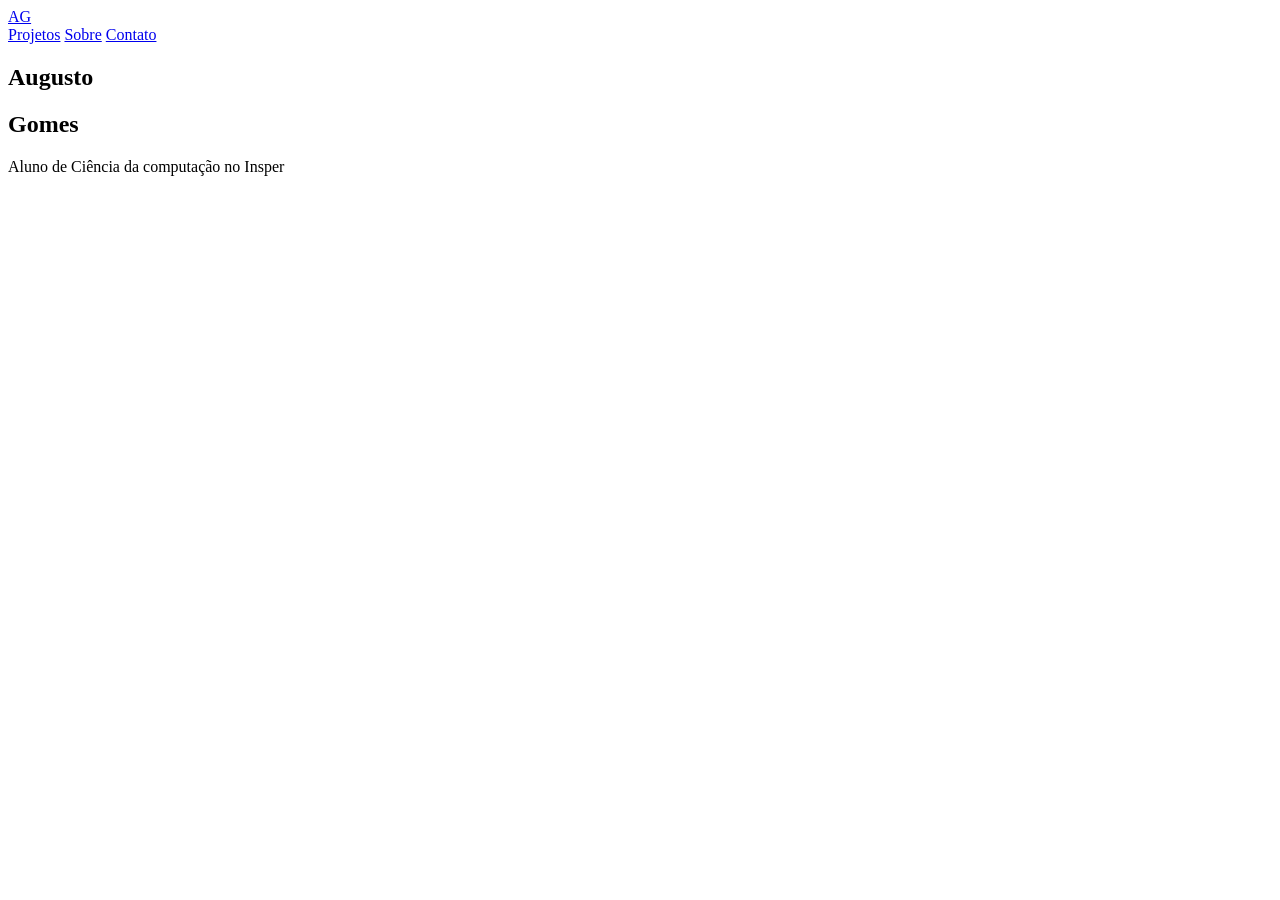
==== index.html @ 5447679f "Add files via upload" ====
<!DOCTYPE html>
<html lang="pt-BR">
<head>
    <meta charset="UTF-8">
    <meta name="viewport" content="width=device-width, initial-scale=1.0">
    <link rel="stylesheet" href="css/style.css">
    <link rel="preconnect" href="https://fonts.googleapis.com">
    <link rel="preconnect" href="https://fonts.gstatic.com" crossorigin>
    <link href="https://fonts.googleapis.com/css2?family=Arimo:ital,wght@0,400..700;1,400..700&display=swap" rel="stylesheet">
    <link href="https://fonts.googleapis.com/css2?family=Chakra+Petch:wght@400;500;600;700&family=DM+Mono:wght@300;400;500&display=swap" rel="stylesheet">
    <title>Augusto Gomes | Portfólio pessoal</title>
</head>
<body>

    <header class = "site-header">
    <a class="site-logo" href="index.html">AG</a>

    <nav class="site-nav">
      <a class="other-pages" href="projetos.html">Projetos</a>
      <a class="other-pages" href="sobre.html">Sobre</a>
      <a class="other-pages" href="contato.html">Contato</a>
    </nav>

    </header>


    <section>
    <h1 class = "grey-title"> Augusto</h1>
    <h1 class = "white-title"> Gomes</h1>
    <p class ="description">Aluno de Ciência da computação no Insper</p>
    </section>


    <div class = "section-line"></div>


</body>
</html>
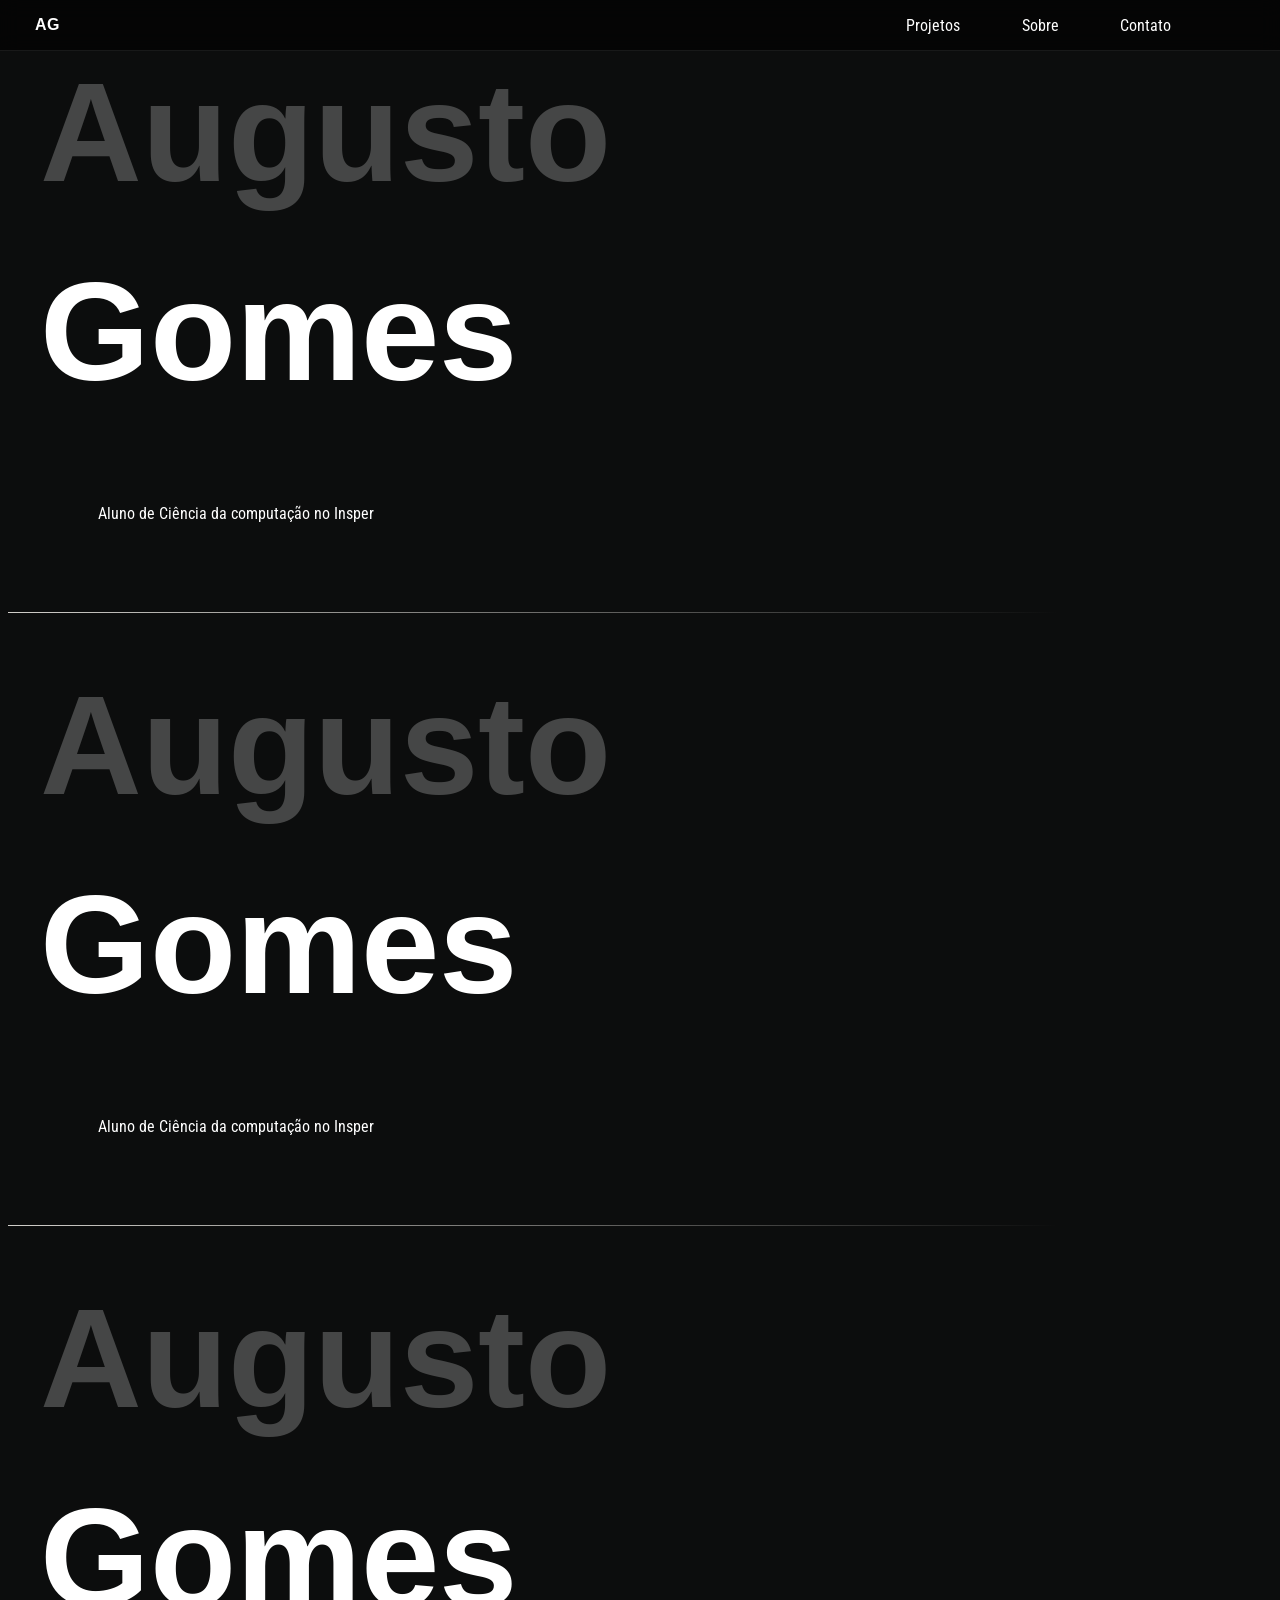
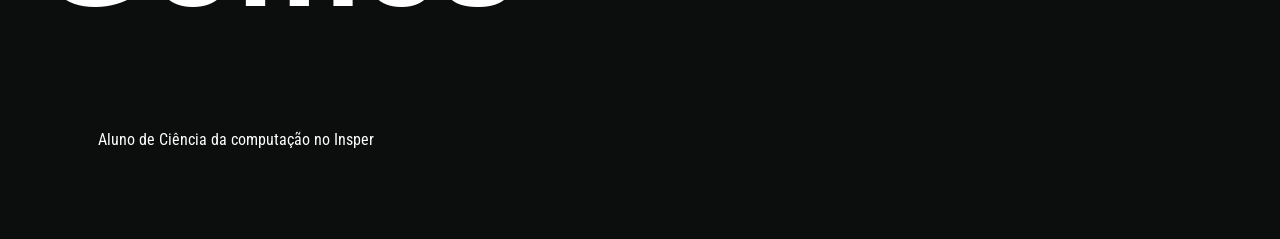
==== commit 6863f59a: "Att2" ====
--- a/index.html
+++ b/index.html
@@ -8,7 +8,8 @@
     <link rel="preconnect" href="https://fonts.gstatic.com" crossorigin>
     <link href="https://fonts.googleapis.com/css2?family=Arimo:ital,wght@0,400..700;1,400..700&display=swap" rel="stylesheet">
     <link href="https://fonts.googleapis.com/css2?family=Chakra+Petch:wght@400;500;600;700&family=DM+Mono:wght@300;400;500&display=swap" rel="stylesheet">
-    <title>Augusto Gomes | Portfólio pessoal</title>
+    <link href="https://fonts.googleapis.com/css2?family=Roboto+Condensed:wght@400;500;600;700&display=swap" rel="stylesheet">
+    <title>Augusto Gomes | Portfólio</title>
 </head>
 <body>
 
@@ -33,6 +34,20 @@
 
     <div class = "section-line"></div>
 
+    <section>
+    <h1 class = "grey-title"> Augusto</h1>
+    <h1 class = "white-title"> Gomes</h1>
+    <p class ="description">Aluno de Ciência da computação no Insper</p>
+    </section>
+
+    <div class = "section-line"></div>
+
+    <section>
+    <h1 class = "grey-title"> Augusto</h1>
+    <h1 class = "white-title"> Gomes</h1>
+    <p class ="description">Aluno de Ciência da computação no Insper</p>
+    </section>
+
 
 </body>
 </html>
--- a/css/style.css
+++ b/css/style.css
@@ -0,0 +1,121 @@
+
+body {
+          background-color: rgba(12, 13, 13);
+        }
+
+.site-header{
+  position: fixed;
+  background-color: rgba(0, 0, 0, 0.55);
+  /* background-color: rgba(54, 59, 59, 0.9); */
+  backdrop-filter: blur(10px);
+  border-bottom: 1px solid rgba(255, 255, 255, 0.08);
+  top: 0;
+  left: 0;
+  width: 100%;
+  display: flex;
+  justify-content: space-between;
+  align-items: center;
+}
+.site-logo {
+  color: white;
+  text-decoration: none;
+  display: inline-block;
+  font-family: "Arimo", sans-serif;
+  font-size: clamp(1rem, 1vw, 3rem);;
+  margin-top: 15px;
+  margin-bottom: 15px;
+  margin-left: clamp(15px, 2.75vw, 50px);
+  font-weight: bold;
+}
+.site-nav{
+  margin-right: clamp(15px, 4vw, 100px);
+}
+.other-pages{
+  color: white;
+  text-decoration: none;
+  display: inline-block;
+  font-family: "Roboto Condensed", sans-serif;
+  font-size: clamp(1rem, 1vw, 3rem);
+  margin-right: clamp(10px, 4.5vw, 100px);
+}
+
+.description{
+  color:white;
+  font-family: 'Roboto Condensed', sans-serif;
+  font-size: clamp(1rem, 1vw, 3rem);
+  margin: clamp(50px,7vw,100px);
+}
+.section-line {
+  width: min(82vw, 1180px);
+  height: 1px;
+  background: linear-gradient(
+    to right,
+    rgba(230, 227, 222, 0.9),
+    rgba(245, 157, 19, 0)
+  );
+}
+
+  .grey-title{
+    font-size: clamp(4rem, 11vw, 10rem);
+    margin: 2rem;
+    margin-top: 3rem;
+    font-family: "Arimo", sans-serif;
+    color:rgb(69, 70, 70)
+}
+  .white-title{
+    font-size: clamp(4rem, 11vw, 10rem);
+    margin: 2rem;
+    font-family: "Arimo", sans-serif;
+    color: white
+}
+  .blue-title{
+    font-size: clamp(4rem, 11vw, 10rem);
+    margin: 2rem;
+    font-family: "Arimo", sans-serif;
+    color: rgb(67, 218, 235)
+}
+  .about-title{
+    font-size: clamp(2rem, 3vw, 6rem);
+    margin-top: 8rem;
+    margin-left: 13.5rem;
+    margin-bottom: 2rem;
+    font-family: "Arimo", sans-serif;
+    color: white;
+  }
+  .about-title2{
+    font-size: clamp(2rem, 3vw, 6rem);
+    margin-top: 4rem;
+    margin-left: 13.5rem;
+    margin-bottom: 2rem;
+    font-family: "Arimo", sans-serif;
+    color: white;
+  }
+  .about-text{
+    font-family: "Roboto Condensed", sans-serif;
+    color:white;
+    margin-left: 13.5rem;
+    font-size: clamp(0.5rem, 1.5vw, 2rem);
+    margin-bottom: 2rem;
+    max-width: 38rem;
+  }
+  .about-text2{
+    font-family: "Roboto Condensed", sans-serif;
+    color:white;
+    margin-left: 13.5rem;
+    font-size: clamp(0.5rem, 1vw, 1.2rem);
+    margin-bottom: 1rem;
+  }
+  .about{
+    display: flex;
+  }
+  .about-img{
+    width: min(30vw, 20rem);
+    height: auto;
+    display: block;
+    margin:8rem;
+    object-fit: cover;
+    object-position: center top;
+
+    border: 1px solid rgba(255, 255, 255, 0.15);
+    border-radius: 4px;
+  }
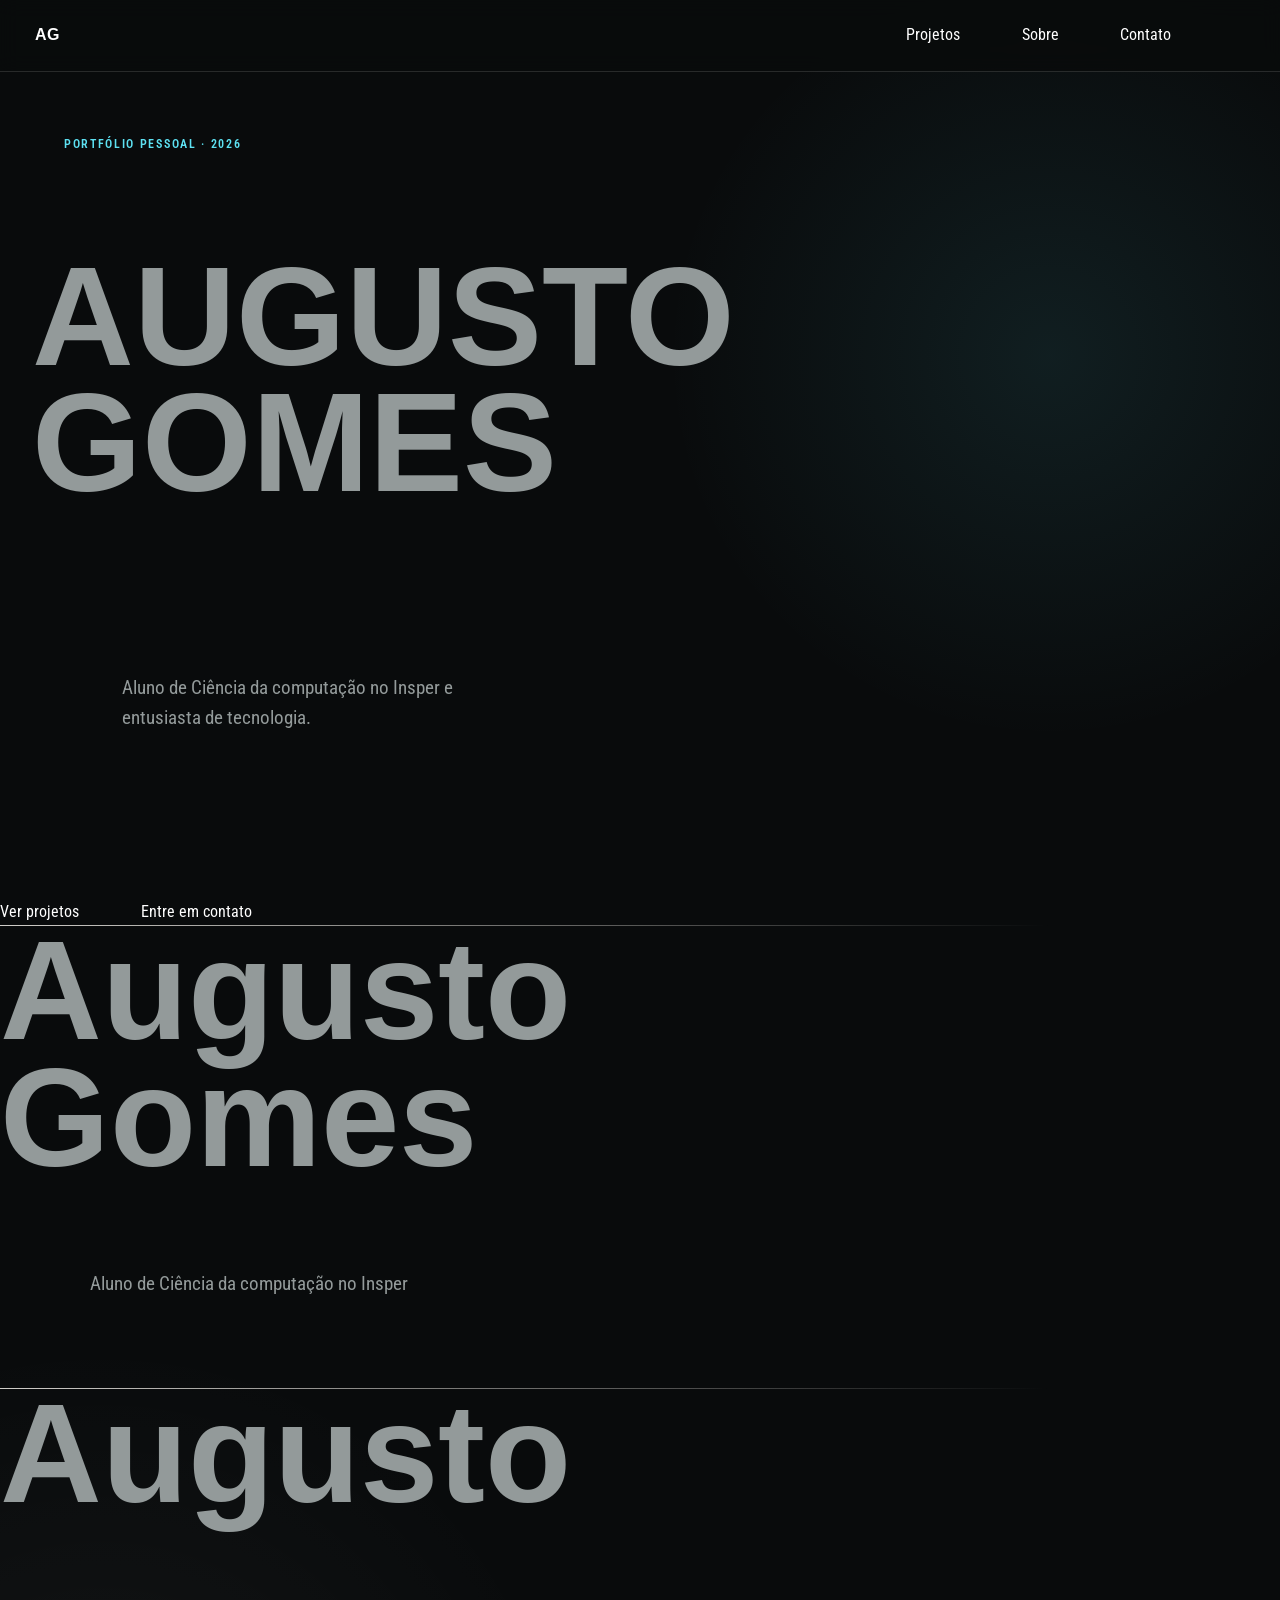
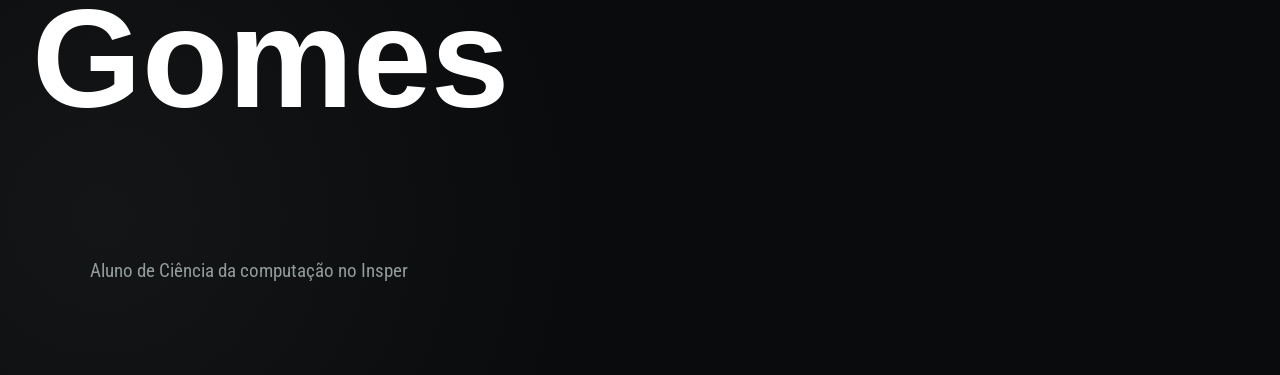
==== commit eb1348e8: "Att3" ====
--- a/index.html
+++ b/index.html
@@ -26,17 +26,22 @@
 
 
     <section>
-    <h1 class = "grey-title"> Augusto</h1>
-    <h1 class = "white-title"> Gomes</h1>
-    <p class ="description">Aluno de Ciência da computação no Insper</p>
+        <div class = "section-one">
+    <p class ="port">Portfólio pessoal · 2026</p>
+    <h1 class = "grey-title"><span>AUGUSTO</span><br><span>GOMES</span></h1>
+    <p class ="description">Aluno de Ciência da computação no Insper e entusiasta de tecnologia.</p>
+        </div>
+        <nav class = "nav2">
+            <a class="other-pages" href="projetos.html">Ver projetos</a>
+            <a class="other-pages" href="contato.html">Entre em contato</a>
+        </nav>
     </section>
 
 
     <div class = "section-line"></div>
 
     <section>
-    <h1 class = "grey-title"> Augusto</h1>
-    <h1 class = "white-title"> Gomes</h1>
+    <h1 class = "grey-title"><span>Augusto</span><br><span>Gomes</span></h1>
     <p class ="description">Aluno de Ciência da computação no Insper</p>
     </section>
 
--- a/css/style.css
+++ b/css/style.css
@@ -1,21 +1,80 @@
-
+:root {
+  --bg: #090b0c;
+  --surface: #111517;
+  --text: #f4f5f2;
+  --muted: #959b9d;
+  --accent: #5de1f2;
+  --line: rgba(255, 255, 255, 0.13);
+  --page: min(88rem, calc(100% - 2 * clamp(1.25rem, 5vw, 5rem)));
+}
+*,
+*::before,
+*::after {
+  box-sizing: border-box;
+}
+html {
+  scroll-behavior: smooth;
+}
 body {
+  min-height: 100vh;
+  margin: 0;
+  overflow-x: hidden;
+  color: var(--text);
+  background:
+    radial-gradient(
+      circle at 82% 18%,
+      rgba(93, 225, 242, 0.09),
+      transparent 24rem
+    ),
+    radial-gradient(
+      circle at 8% 92%,
+      rgba(255, 255, 255, 0.045),
+      transparent 30rem
+    ),
+    var(--bg);
+  font-family: "Roboto Condensed", sans-serif;
+  line-height: 1.55;
+}
+body::before {
+  content: "";
+  position: fixed;
+  inset: 0;
+  z-index: -1;
+  opacity: 0.13;
+  background-image: repeating-linear-gradient(
+    90deg,
+    transparent 0,
+    transparent calc(25% - 1px),
+    rgba(255, 255, 255, 0.08) 25%
+  );
+  pointer-events: none;
+}
+a {
+  color: inherit;
+}
+:focus-visible {
+  outline: 2px solid var(--accent);
+  outline-offset: 5px;
+}
+
+/* body {
           background-color: rgba(12, 13, 13);
-        }
+        } */
 
 .site-header{
   position: fixed;
-  background-color: rgba(0, 0, 0, 0.55);
-  /* background-color: rgba(54, 59, 59, 0.9); */
+  background: rgba(9, 11, 12, 0.82);
   backdrop-filter: blur(10px);
-  border-bottom: 1px solid rgba(255, 255, 255, 0.08);
   top: 0;
   left: 0;
   width: 100%;
   display: flex;
   justify-content: space-between;
   align-items: center;
-}
+  height: 4.5rem;
+  border-bottom: 1px solid var(--line);
+}
+
 .site-logo {
   color: white;
   text-decoration: none;
@@ -28,7 +87,7 @@
   font-weight: bold;
 }
 .site-nav{
-  margin-right: clamp(15px, 4vw, 100px);
+  margin-right: clamp(1rem, 4vw, 4rem);
 }
 .other-pages{
   color: white;
@@ -40,10 +99,30 @@
 }
 
 .description{
-  color:white;
+  color:rgb(147, 154, 154);
   font-family: 'Roboto Condensed', sans-serif;
-  font-size: clamp(1rem, 1vw, 3rem);
+  font-size: clamp(1rem, 1.5vw, 2rem);
   margin: clamp(50px,7vw,100px);
+  max-width: 25rem;
+}
+.nav{
+  display: flex;
+  align-items: center;
+  gap: 1.5rem;
+  padding-bottom: 0.25rem;
+}
+.port{
+  /* color:rgb(92, 195, 199);
+  font-family: 'Roboto Condensed', sans-serif;
+  font-size: clamp(1rem, 1vw, 3rem); */
+  margin: 0 0 1.25rem;
+  margin-left: 2rem;
+  color: var(--accent);
+  font-family: "Roboto Condensed", sans-serif;
+  font-size: 0.75rem;
+  font-weight: 600;
+  text-transform: uppercase;
+  letter-spacing: 0.14em;
 }
 .section-line {
   width: min(82vw, 1180px);
@@ -55,12 +134,18 @@
   );
 }
 
+.section-one{
+  display: grid;
+  min-height: 100vh;
+  margin-left: 2rem;
+  padding-top: clamp(8rem, 15vh, 11rem);
+}
   .grey-title{
+    margin: 0;
     font-size: clamp(4rem, 11vw, 10rem);
-    margin: 2rem;
-    margin-top: 3rem;
-    font-family: "Arimo", sans-serif;
-    color:rgb(69, 70, 70)
+    font-family: "Arimo", sans-serif;
+    color:rgb(147, 154, 154);
+    line-height: 0.9;
 }
   .white-title{
     font-size: clamp(4rem, 11vw, 10rem);
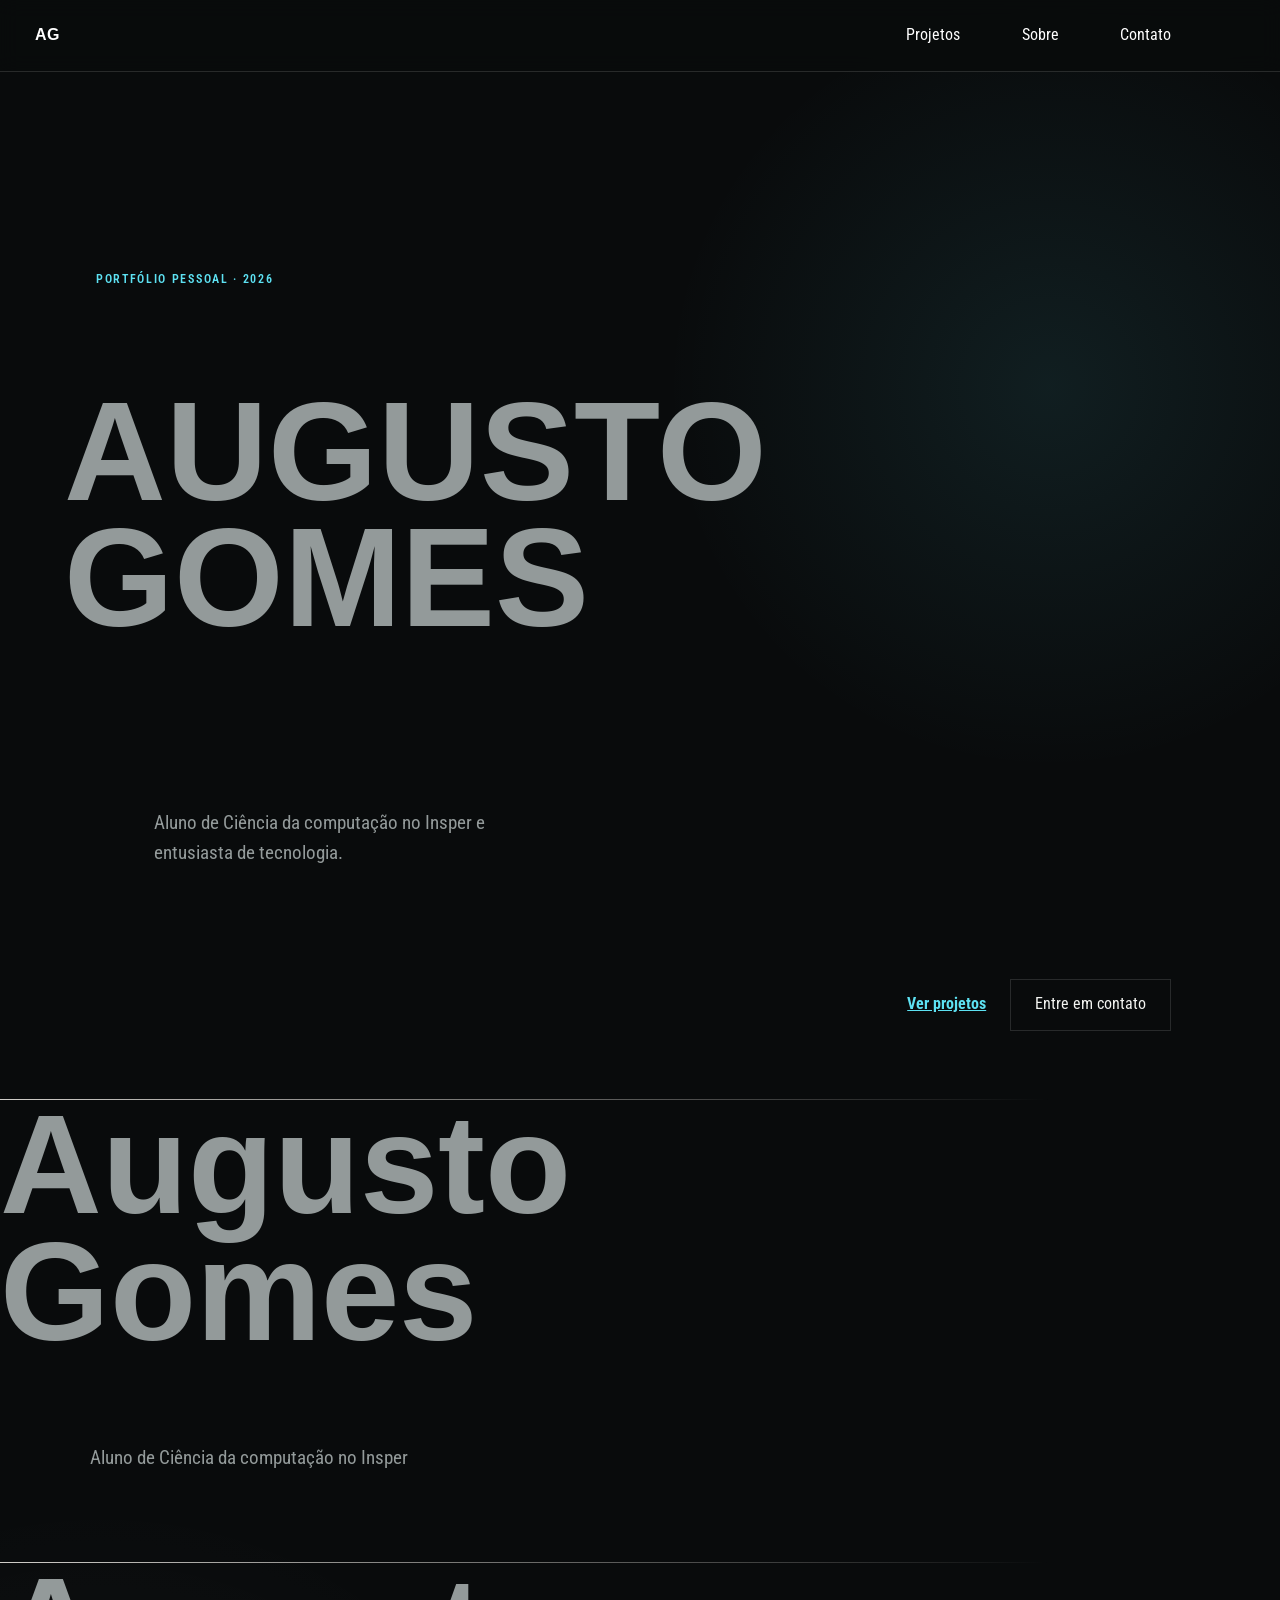
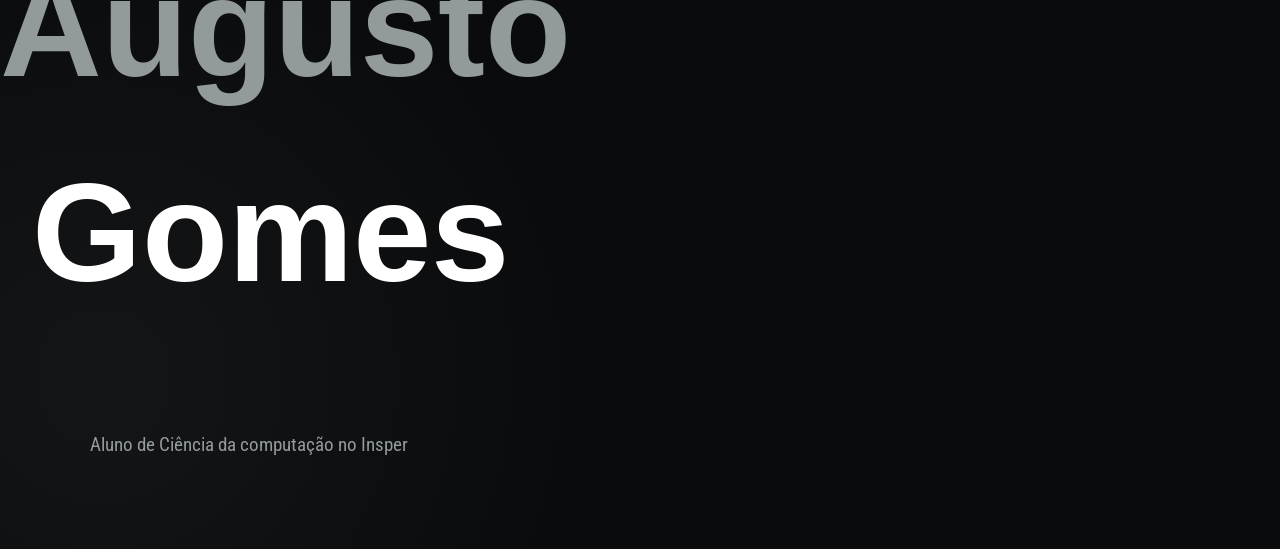
==== commit 57dc80ca: "Primeira Parte da Tela inicial finalizada" ====
--- a/index.html
+++ b/index.html
@@ -25,15 +25,15 @@
     </header>
 
 
-    <section>
+    <section class = "grid-class">
         <div class = "section-one">
-    <p class ="port">Portfólio pessoal · 2026</p>
-    <h1 class = "grey-title"><span>AUGUSTO</span><br><span>GOMES</span></h1>
-    <p class ="description">Aluno de Ciência da computação no Insper e entusiasta de tecnologia.</p>
+            <p class ="port">Portfólio pessoal · 2026</p>
+            <h1 class = "grey-title"><span>AUGUSTO</span><br><span>GOMES</span></h1>
+            <p class ="description">Aluno de Ciência da computação no Insper e entusiasta de tecnologia.</p>
         </div>
         <nav class = "nav2">
-            <a class="other-pages" href="projetos.html">Ver projetos</a>
-            <a class="other-pages" href="contato.html">Entre em contato</a>
+            <a class="butstart1" href="projetos.html">Ver projetos</a>
+            <a class="butstart2" href="contato.html">Entre em contato</a>
         </nav>
     </section>
 
--- a/css/style.css
+++ b/css/style.css
@@ -57,10 +57,6 @@
   outline-offset: 5px;
 }
 
-/* body {
-          background-color: rgba(12, 13, 13);
-        } */
-
 .site-header{
   position: fixed;
   background: rgba(9, 11, 12, 0.82);
@@ -97,7 +93,46 @@
   font-size: clamp(1rem, 1vw, 3rem);
   margin-right: clamp(10px, 4.5vw, 100px);
 }
-
+.butstart1{
+  color: var(--accent);
+  display: inline-block;
+  font-weight: bold;
+  font-family: "Roboto Condensed", sans-serif;
+  font-size: clamp(1rem, 1vw, 3rem);
+}
+.butstart2{
+  padding: 0.8rem;
+  padding-inline: 1.5rem;
+  border: 1px solid var(--line);
+  color: var(--text);
+  text-decoration: none;
+  background-color: transparent;
+
+  transition:
+    color 180ms ease,
+    border-color 180ms ease,
+    background-color 180ms ease,
+    box-shadow 180ms ease,
+    transform 100ms ease;
+}
+.butstart2:hover,
+.butstart2:focus-visible {
+  color: var(--accent);
+  border-color: var(--accent);
+  background-color: rgba(93, 225, 242, 0.06);
+
+  box-shadow:
+    0 0 0.5rem rgba(93, 225, 242, 0.25),
+    0 0 1.5rem rgba(93, 225, 242, 0.12);
+}
+.butstart2:active {
+  transform: scale(0.97);
+  background-color: rgba(93, 225, 242, 0.14);
+
+  box-shadow:
+    0 0 0.75rem rgba(93, 225, 242, 0.4),
+    0 0 2rem rgba(93, 225, 242, 0.2);
+}
 .description{
   color:rgb(147, 154, 154);
   font-family: 'Roboto Condensed', sans-serif;
@@ -105,16 +140,14 @@
   margin: clamp(50px,7vw,100px);
   max-width: 25rem;
 }
-.nav{
+.nav2{
   display: flex;
   align-items: center;
   gap: 1.5rem;
   padding-bottom: 0.25rem;
+  margin-right: clamp(2rem, 6vw, 6rem);
 }
 .port{
-  /* color:rgb(92, 195, 199);
-  font-family: 'Roboto Condensed', sans-serif;
-  font-size: clamp(1rem, 1vw, 3rem); */
   margin: 0 0 1.25rem;
   margin-left: 2rem;
   color: var(--accent);
@@ -133,7 +166,15 @@
     rgba(245, 157, 19, 0)
   );
 }
-
+.grid-class{
+  display: grid;
+  grid-template-columns: minmax(0, 1fr) auto;
+  align-items: end;
+  gap: clamp(2rem, 6vw, 6rem);
+
+  min-height: 100vh;
+  padding: clamp(8rem, 15vh, 11rem) 2rem 4rem;
+}
 .section-one{
   display: grid;
   min-height: 100vh;
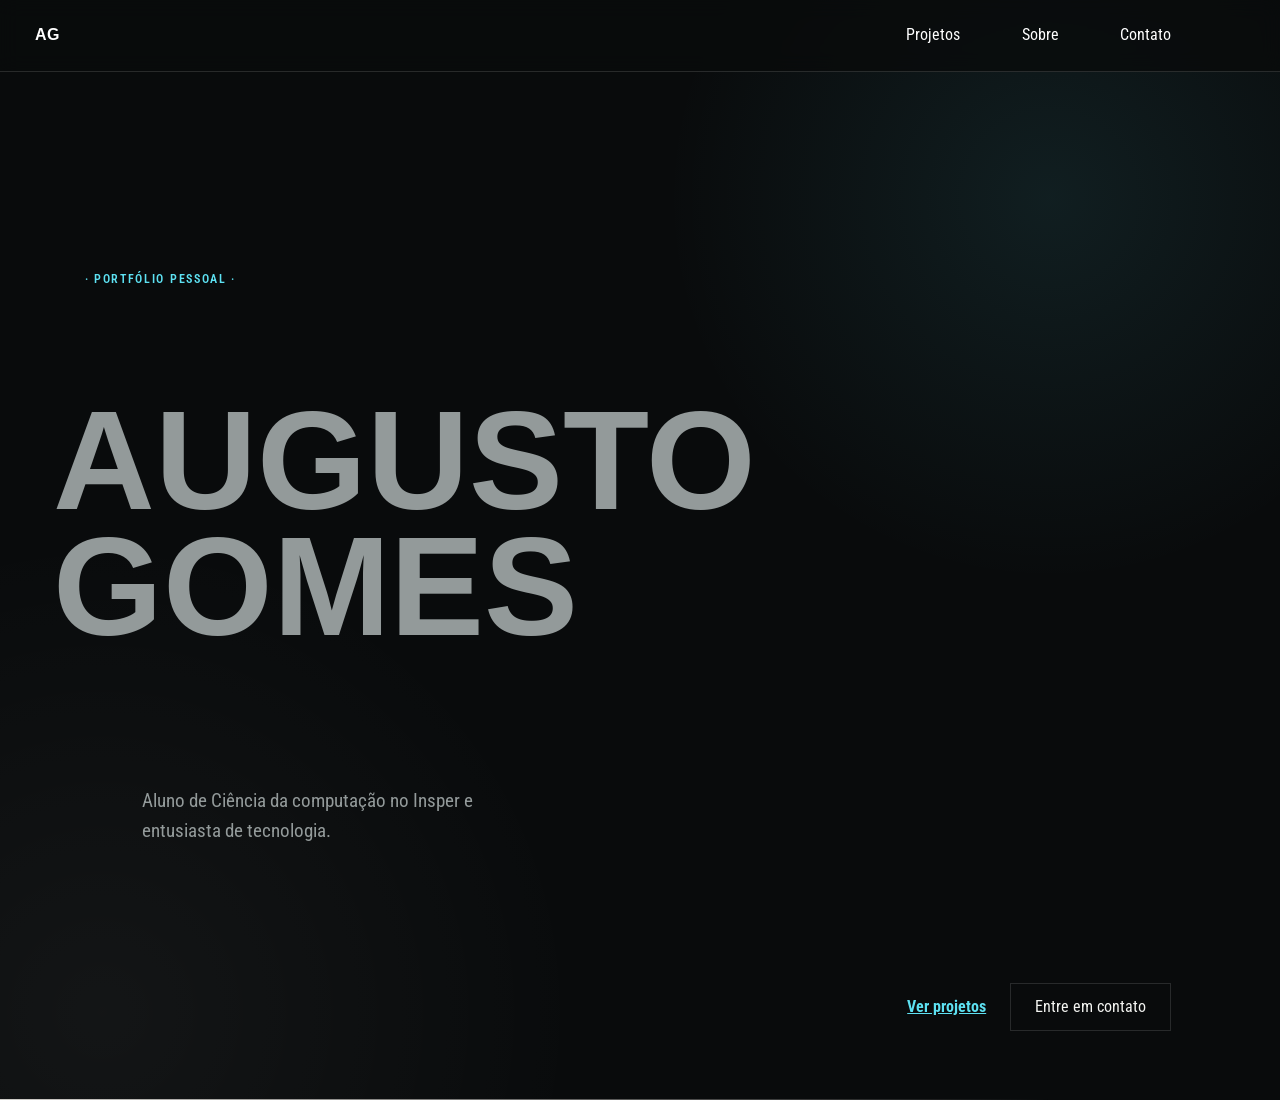
==== commit 2f3aa661: "Versão mínima de todas as páginas com exceção da aba de projetos" ====
--- a/index.html
+++ b/index.html
@@ -27,7 +27,7 @@
 
     <section class = "grid-class">
         <div class = "section-one">
-            <p class ="port">Portfólio pessoal · 2026</p>
+            <p class ="port">· Portfólio pessoal ·</p>
             <h1 class = "grey-title"><span>AUGUSTO</span><br><span>GOMES</span></h1>
             <p class ="description">Aluno de Ciência da computação no Insper e entusiasta de tecnologia.</p>
         </div>
@@ -40,19 +40,5 @@
 
     <div class = "section-line"></div>
 
-    <section>
-    <h1 class = "grey-title"><span>Augusto</span><br><span>Gomes</span></h1>
-    <p class ="description">Aluno de Ciência da computação no Insper</p>
-    </section>
-
-    <div class = "section-line"></div>
-
-    <section>
-    <h1 class = "grey-title"> Augusto</h1>
-    <h1 class = "white-title"> Gomes</h1>
-    <p class ="description">Aluno de Ciência da computação no Insper</p>
-    </section>
-
-
 </body>
 </html>
--- a/css/style.css
+++ b/css/style.css
@@ -101,8 +101,13 @@
   font-size: clamp(1rem, 1vw, 3rem);
 }
 .butstart2{
-  padding: 0.8rem;
-  padding-inline: 1.5rem;
+  display: inline-flex;
+  align-items: center;
+  justify-content: center;
+  width: fit-content;
+  height: 2.4rem;
+  padding: 0 1.5rem;
+  min-height: 3rem;
   border: 1px solid var(--line);
   color: var(--text);
   text-decoration: none;
@@ -133,11 +138,27 @@
     0 0 0.75rem rgba(93, 225, 242, 0.4),
     0 0 2rem rgba(93, 225, 242, 0.2);
 }
+.contact-email{
+  margin-top: 2rem;
+  margin-left: clamp(1rem, 10rem, 12rem);
+  margin-right: 2rem;
+  align-self: flex-start;
+}
 .description{
   color:rgb(147, 154, 154);
   font-family: 'Roboto Condensed', sans-serif;
   font-size: clamp(1rem, 1.5vw, 2rem);
   margin: clamp(50px,7vw,100px);
+  margin-top: clamp(25px,3.5rem,50px);
+  margin-bottom: clamp(75px,8vw,125px);
+  max-width: 25rem;
+}
+.description-about{
+  color:rgb(147, 154, 154);
+  font-family: 'Roboto Condensed', sans-serif;
+  font-size: clamp(1rem, 1.5vw, 2rem);
+  margin: clamp(25px,3.5vw,50px);
+  margin-left: clamp(30px,3.7vw,80px);
   max-width: 25rem;
 }
 .nav2{
@@ -148,6 +169,16 @@
   margin-right: clamp(2rem, 6vw, 6rem);
 }
 .port{
+  margin: 0 0 1.25rem;
+  margin-left: 2rem;
+  color: var(--accent);
+  font-family: "Roboto Condensed", sans-serif;
+  font-size: 0.75rem;
+  font-weight: 600;
+  text-transform: uppercase;
+  letter-spacing: 0.14em;
+}
+.port2{
   margin: 0 0 1.25rem;
   margin-left: 2rem;
   color: var(--accent);
@@ -178,7 +209,17 @@
 .section-one{
   display: grid;
   min-height: 100vh;
-  margin-left: 2rem;
+  margin-left: clamp(1rem,2.3vh, 2rem);
+  margin-right: clamp(1rem, 2.3vh, 2rem);
+  padding-top: clamp(8rem, 15vh, 11rem);
+}
+.section-two{
+  display: grid;
+  align-content: start;
+  min-height: 100vh;
+  margin-left: clamp(1rem,2.3vh, 2rem);
+  margin-right: clamp(1rem, 2.3vh, 2rem);
+  margin-top: clamp(4rem,5vh,7rem);
   padding-top: clamp(8rem, 15vh, 11rem);
 }
   .grey-title{
@@ -190,9 +231,41 @@
 }
   .white-title{
     font-size: clamp(4rem, 11vw, 10rem);
-    margin: 2rem;
-    font-family: "Arimo", sans-serif;
-    color: white
+    margin: 0;
+    font-family: "Arimo", sans-serif;
+    color: white;
+    line-height: 0.9;
+}
+.grey-title2{
+    margin: 0;
+    margin-left: 1rem;
+    font-size: clamp(3rem, 8vw, 10rem);
+    font-family: "Arimo", sans-serif;
+    color:rgb(147, 154, 154);
+    line-height: 0.9;
+}
+  .white-title2{
+    font-size: clamp(3rem, 8vw, 10rem);
+    margin: 0;
+    margin-left: 1rem;
+    font-family: "Arimo", sans-serif;
+    color: white;
+    line-height: 0.9;
+}
+.grey-title3{
+    margin: 0;
+    font-size: clamp(1rem, 4.5vw, 7rem);
+    font-family: "Arimo", sans-serif;
+    color:rgb(147, 154, 154);
+    line-height: 0.9;
+}
+.grey-title4{
+    margin: 0;
+    margin-left: clamp(2rem,3vw,5rem);
+    font-size: clamp(4rem, 8vw, 9rem);
+    font-family: "Arimo", sans-serif;
+    color:rgb(147, 154, 154);
+    line-height: 0.9;
 }
   .blue-title{
     font-size: clamp(4rem, 11vw, 10rem);
@@ -244,4 +317,90 @@
 
     border: 1px solid rgba(255, 255, 255, 0.15);
     border-radius: 4px;
-  }+  }
+.contact-buttons {
+  display: flex;
+  gap: 1rem;
+}
+.contact-button {
+  display: inline-flex;
+  align-items: center;
+  justify-content: center;
+
+  width: 3.5rem;
+  height: 3.5rem;
+
+  color: var(--text);
+  background-color: transparent;
+  border: 1px solid var(--line);
+  text-decoration: none;
+
+  transition:
+    transform 180ms ease,
+    color 180ms ease,
+    border-color 180ms ease,
+    background-color 180ms ease,
+    box-shadow 180ms ease;
+}
+
+.contact-button i {
+  font-size: 1.5rem;
+}
+
+.contact-button:hover,
+.contact-button:focus-visible {
+  transform: translateY(-0.35rem);
+  color: var(--accent);
+  border-color: var(--accent);
+  background-color: rgba(93, 225, 242, 0.06);
+
+  box-shadow:
+    0 0.75rem 1.5rem rgba(0, 0, 0, 0.3),
+    0 0 1rem rgba(93, 225, 242, 0.15);
+}
+
+.contact-button:active {
+  transform: translateY(-0.1rem) scale(0.95);
+}
+.retratopessoal {
+  margin-top: clamp(3rem, 4vw, 6rem);
+  margin-bottom: clamp(2rem,4vw,5rem);
+  margin-left: clamp(7rem,12vw,18rem);
+  margin-right: clamp(1rem, 2vw, 3rem);
+}
+.about-img {
+  width: min(40vw, 28rem);
+  height: auto;
+}
+
+.skills {
+  display: grid;
+  grid-template-columns: 1fr 1.5fr;
+  gap: 2rem;
+  margin-top: 3.5rem;
+  padding-top: 2rem;
+  border-top: 1px solid var(--line);
+}
+.skills h2 {
+  margin: 0;
+  font:
+    500 1rem "Arimo",
+    sans-serif;
+  text-transform: uppercase;
+  letter-spacing: 0.08em;
+  color:rgb(147, 154, 154);
+}
+.skills ul {
+  display: grid;
+  grid-template-columns: 1fr 1fr;
+  gap: 0.65rem 1.5rem;
+  margin: 0;
+  padding: 0;
+  list-style: none;
+  color: var(--muted);
+}
+.skills li::before {
+  content: "+";
+  margin-right: 0.5rem;
+  color: var(--accent);
+}
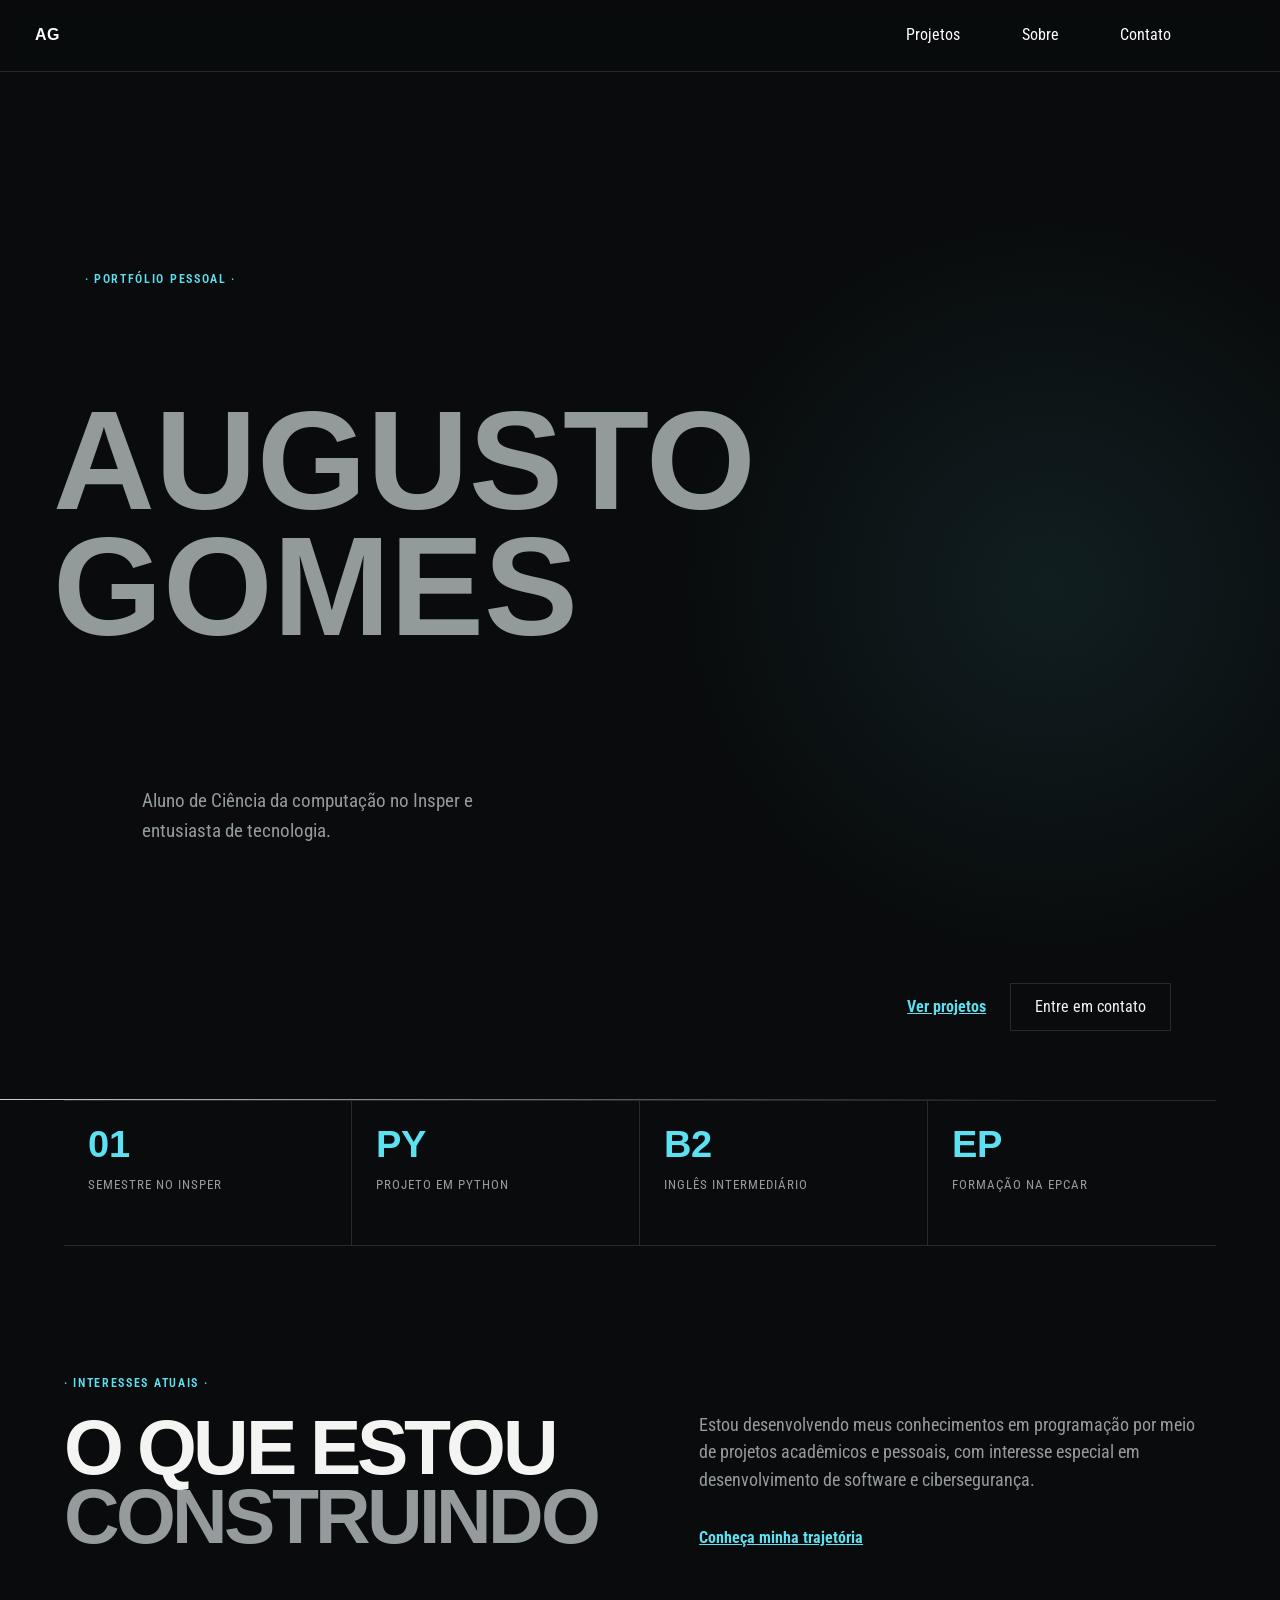
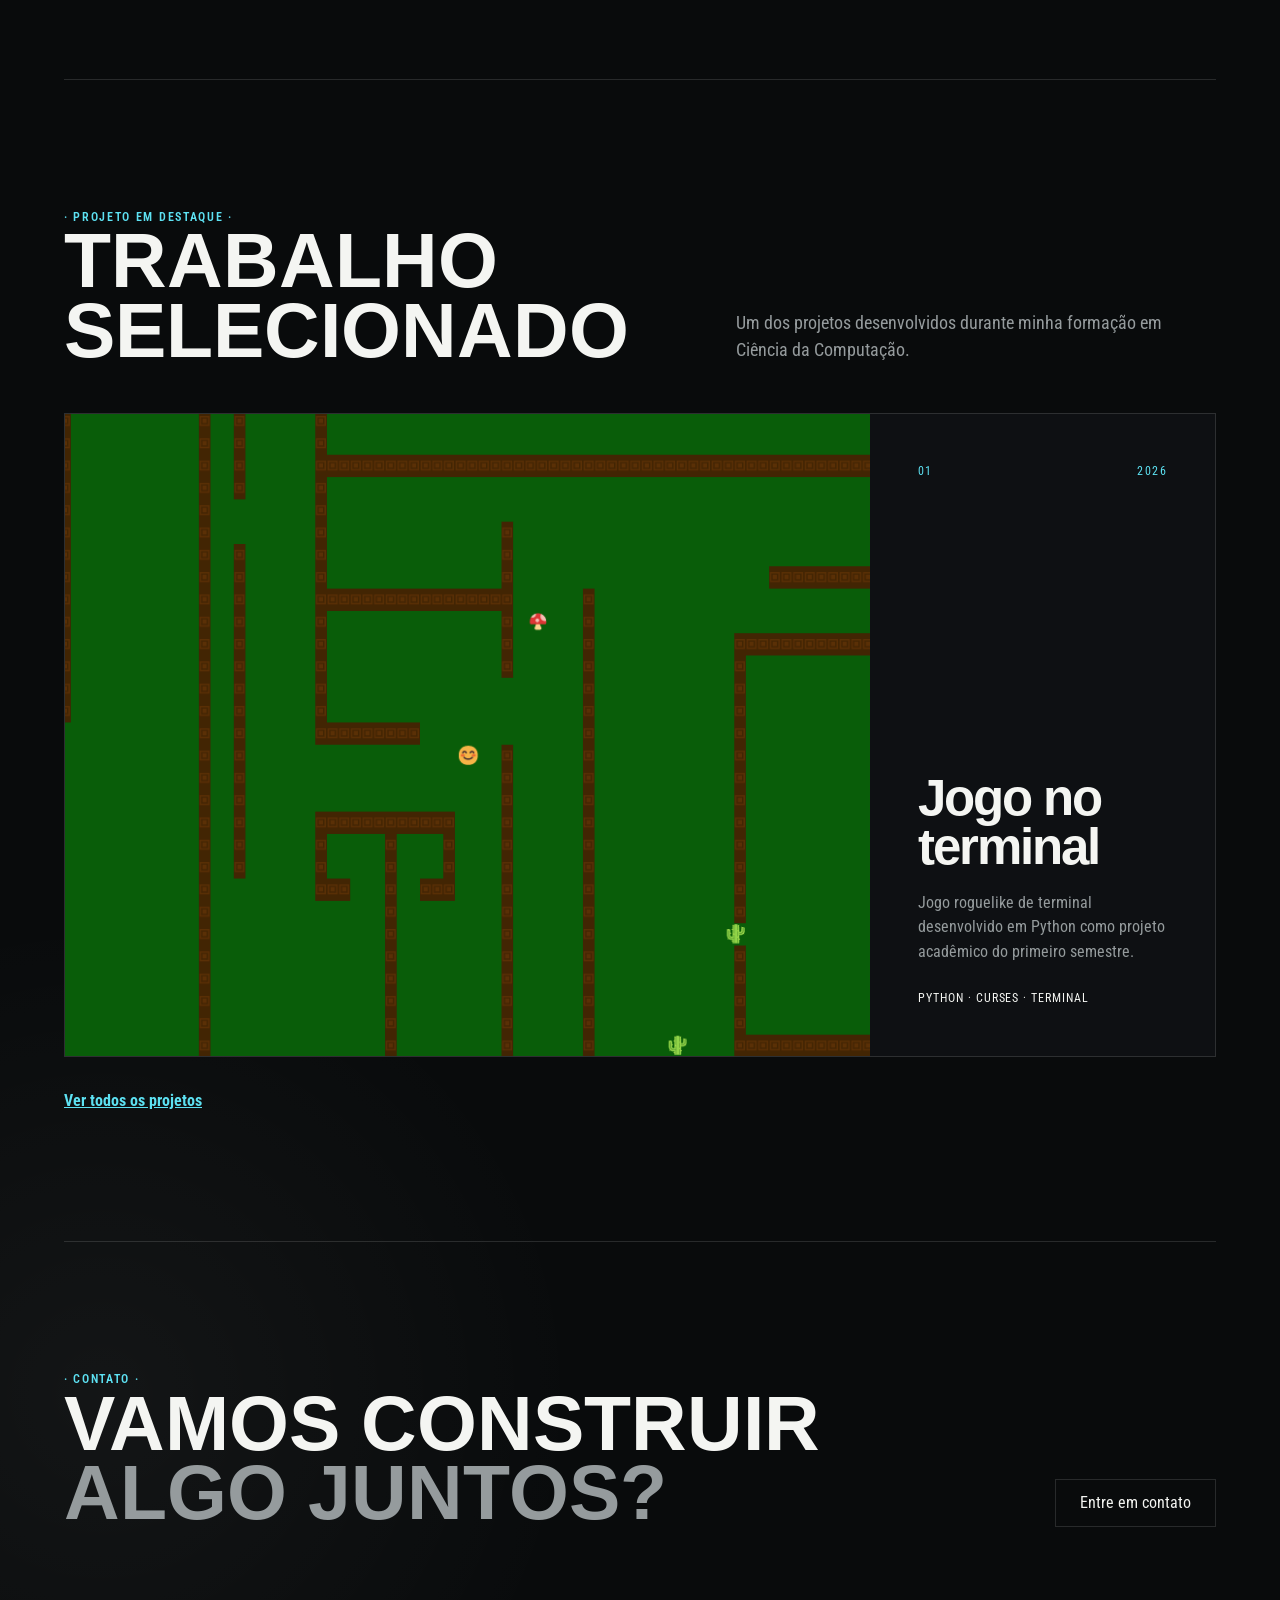
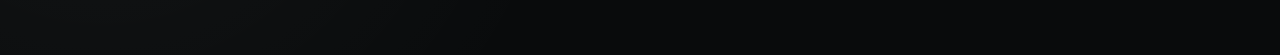
==== commit 4ea95083: "Ajustes" ====
--- a/index.html
+++ b/index.html
@@ -4,6 +4,7 @@
     <meta charset="UTF-8">
     <meta name="viewport" content="width=device-width, initial-scale=1.0">
     <link rel="stylesheet" href="css/style.css">
+    <link rel="stylesheet" href="css/styleproject.css">
     <link rel="preconnect" href="https://fonts.googleapis.com">
     <link rel="preconnect" href="https://fonts.gstatic.com" crossorigin>
     <link href="https://fonts.googleapis.com/css2?family=Arimo:ital,wght@0,400..700;1,400..700&display=swap" rel="stylesheet">
@@ -24,21 +25,133 @@
 
     </header>
 
+    <main>
+        <section class = "grid-class">
+            <div class = "section-one">
+                <p class ="port">· Portfólio pessoal ·</p>
+                <h1 class = "grey-title"><span>AUGUSTO</span><br><span>GOMES</span></h1>
+                <p class ="description">Aluno de Ciência da computação no Insper e entusiasta de tecnologia.</p>
+            </div>
+            <nav class = "nav2">
+                <a class="butstart1" href="projetos.html">Ver projetos</a>
+                <a class="butstart2" href="contato.html">Entre em contato</a>
+            </nav>
+        </section>
+    
 
-    <section class = "grid-class">
-        <div class = "section-one">
-            <p class ="port">· Portfólio pessoal ·</p>
-            <h1 class = "grey-title"><span>AUGUSTO</span><br><span>GOMES</span></h1>
-            <p class ="description">Aluno de Ciência da computação no Insper e entusiasta de tecnologia.</p>
-        </div>
-        <nav class = "nav2">
-            <a class="butstart1" href="projetos.html">Ver projetos</a>
-            <a class="butstart2" href="contato.html">Entre em contato</a>
-        </nav>
-    </section>
+        <div class = "section-line"></div>
 
+        <section class="home-facts">
+            <article>
+                <strong>01</strong>
+                <span>Semestre no Insper</span>
+            </article>
 
-    <div class = "section-line"></div>
+            <article>
+                <strong>PY</strong>
+                <span>Projeto em Python</span>
+            </article>
 
+            <article>
+                <strong>B2</strong>
+                <span>Inglês intermediário</span>
+            </article>
+
+            <article>
+                <strong>EP</strong>
+                <span>Formação na EPCAR</span>
+            </article>
+        </section>
+
+        <section class="home-focus">
+            <div>
+                <p class="port home-label">· Interesses atuais ·</p>
+
+                <h2>
+                O QUE ESTOU<br>
+                <span>CONSTRUINDO</span>
+                </h2>
+            </div>
+
+            <div class="home-focus-text">
+                <p>
+                Estou desenvolvendo meus conhecimentos em programação por meio
+                de projetos acadêmicos e pessoais, com interesse especial em
+                desenvolvimento de software e cibersegurança.
+                </p>
+
+                <a class="butstart1" href="sobre.html">
+                Conheça minha trajetória
+                </a>
+            </div>
+        </section>
+
+        <section class="home-project">
+            <div class="home-project-heading">
+                <div>
+                <p class="projects-label">· Projeto em destaque ·</p>
+                <h2>TRABALHO<br>SELECIONADO</h2>
+                </div>
+
+                <p>
+                Um dos projetos desenvolvidos durante minha formação em
+                Ciência da Computação.
+                </p>
+            </div>
+
+            <article class="project-card project-card-featured">
+                <a
+                class="project-link"
+                href="https://github.com/insper-classroom/projeto1_dev_life_augusto.git"
+                target="_blank"
+                rel="noopener noreferrer"
+                >
+                <figure class="project-image">
+                    <img
+                    src="img/projind.png"
+                    alt="Captura de tela do jogo desenvolvido em Python"
+                    >
+                </figure>
+
+                <div class="project-content">
+                    <div class="project-meta">
+                    <span>01</span>
+                    <span>2026</span>
+                    </div>
+
+                    <h2>Jogo no terminal</h2>
+
+                    <p class="project-description">
+                    Jogo roguelike de terminal desenvolvido em Python como
+                    projeto acadêmico do primeiro semestre.
+                    </p>
+
+                    <p class="project-technologies">
+                    Python · Curses · Terminal
+                    </p>
+                </div>
+                </a>
+            </article>
+
+            <a class="butstart1 home-all-projects" href="projetos.html">
+                Ver todos os projetos
+            </a>
+        </section>
+
+        <section class="home-contact">
+            <div>
+                <p class="projects-label">· Contato ·</p>
+
+                <h2>
+                VAMOS CONSTRUIR<br>
+                <span>ALGO JUNTOS?</span>
+                </h2>
+            </div>
+
+            <a class="butstart2" href="contato.html">
+                Entre em contato
+            </a>
+        </section>
+    </main>
 </body>
 </html>
--- a/css/style.css
+++ b/css/style.css
@@ -59,6 +59,7 @@
 
 .site-header{
   position: fixed;
+  z-index: 1000;
   background: rgba(9, 11, 12, 0.82);
   backdrop-filter: blur(10px);
   top: 0;
@@ -404,3 +405,166 @@
   margin-right: 0.5rem;
   color: var(--accent);
 }
+.home-facts {
+  width: var(--page);
+  margin-inline: auto;
+
+  display: grid;
+  grid-template-columns: repeat(4, 1fr);
+
+  border-top: 1px solid var(--line);
+  border-bottom: 1px solid var(--line);
+}
+
+.home-facts article {
+  min-height: 9rem;
+  padding: 1.5rem;
+
+  border-right: 1px solid var(--line);
+}
+
+.home-facts article:last-child {
+  border-right: 0;
+}
+
+.home-facts strong {
+  display: block;
+
+  color: var(--accent);
+  font-family: "Arimo", sans-serif;
+  font-size: clamp(1.8rem, 3vw, 2.8rem);
+  line-height: 1;
+}
+
+.home-facts span {
+  display: block;
+  max-width: 10rem;
+  margin-top: 0.75rem;
+
+  color: var(--muted);
+  font-size: 0.8rem;
+  text-transform: uppercase;
+  letter-spacing: 0.08em;
+}
+.home-focus {
+  width: var(--page);
+  margin-inline: auto;
+  padding-block: clamp(5rem, 10vw, 9rem);
+
+  display: grid;
+  grid-template-columns: 1fr 1fr;
+  gap: clamp(3rem, 8vw, 8rem);
+}
+
+.home-label {
+  margin-left: 0;
+}
+
+.home-focus h2 {
+  margin: 0;
+
+  color: var(--text);
+  font-family: "Arimo", sans-serif;
+  font-size: clamp(2.8rem, 6vw, 6rem);
+  line-height: 0.9;
+  letter-spacing: -0.05em;
+}
+
+.home-focus h2 span {
+  color: var(--muted);
+}
+
+.home-focus-text {
+  align-self: end;
+  max-width: 34rem;
+}
+
+.home-focus-text p {
+  margin: 0 0 2rem;
+
+  color: var(--muted);
+  font-size: clamp(1rem, 1.4vw, 1.25rem);
+}
+.home-project {
+  width: var(--page);
+  margin-inline: auto;
+  padding-block: clamp(5rem, 10vw, 9rem);
+
+  border-top: 1px solid var(--line);
+}
+
+.home-project-heading {
+  display: grid;
+  grid-template-columns: 1fr minmax(18rem, 30rem);
+  align-items: end;
+  gap: clamp(2rem, 8vw, 8rem);
+
+  margin-bottom: 3rem;
+}
+
+.home-project-heading h2 {
+  margin: 0;
+
+  color: var(--text);
+  font-family: "Arimo", sans-serif;
+  font-size: clamp(2.8rem, 6vw, 6rem);
+  line-height: 0.9;
+}
+
+.home-project-heading > p {
+  margin: 0;
+  color: var(--muted);
+  font-size: 1.1rem;
+}
+
+.home-all-projects {
+  margin-top: 2rem;
+}
+.home-contact {
+  width: var(--page);
+  margin-inline: auto;
+  padding-block: clamp(5rem, 10vw, 9rem);
+
+  display: flex;
+  justify-content: space-between;
+  align-items: end;
+  gap: 3rem;
+
+  border-top: 1px solid var(--line);
+}
+
+.home-contact h2 {
+  margin: 0;
+
+  color: var(--text);
+  font-family: "Arimo", sans-serif;
+  font-size: clamp(2.8rem, 6vw, 6rem);
+  line-height: 0.9;
+}
+
+.home-contact h2 span {
+  color: var(--muted);
+}
+@media (max-width: 700px) {
+  .home-facts {
+    grid-template-columns: 1fr 1fr;
+  }
+
+  .home-facts article:nth-child(2) {
+    border-right: 0;
+  }
+
+  .home-facts article:nth-child(-n + 2) {
+    border-bottom: 1px solid var(--line);
+  }
+
+  .home-focus,
+  .home-project-heading {
+    grid-template-columns: 1fr;
+  }
+
+  .home-contact {
+    flex-direction: column;
+    align-items: flex-start;
+  }
+}
--- a/css/styleproject.css
+++ b/css/styleproject.css
@@ -0,0 +1,259 @@
+.projects-page {
+  width: var(--page);
+  margin-inline: auto;
+  padding-top: clamp(8rem, 15vh, 11rem);
+}
+
+.projects-intro {
+  display: grid;
+  grid-template-columns: minmax(0, 1fr) minmax(18rem, 30rem);
+  align-items: end;
+
+  row-gap: 1rem;
+  column-gap: clamp(2rem, 8vw, 8rem);
+
+  padding-bottom: clamp(4rem, 8vw, 7rem);
+}
+
+.projects-label {
+  grid-column: 1 / -1;
+
+  margin: 0;
+  color: var(--accent);
+
+  font-family: "Roboto Condensed", sans-serif;
+  font-size: 0.75rem;
+  font-weight: 600;
+
+  text-transform: uppercase;
+  letter-spacing: 0.14em;
+}
+
+.projects-title {
+  margin: 0;
+
+  font-family: "Arimo", sans-serif;
+  font-size: clamp(4rem, 10vw, 9rem);
+  line-height: 0.85;
+  letter-spacing: -0.06em;
+}
+
+.projects-title span {
+  display: block;
+}
+
+.projects-title span:first-child {
+  color: var(--muted);
+}
+
+.projects-title span:last-child {
+  color: var(--text);
+}
+
+.projects-description {
+  max-width: 30rem;
+  margin: 0;
+
+  color: var(--muted);
+  font-size: clamp(1rem, 1.4vw, 1.25rem);
+}
+.projects-grid {
+  display: grid;
+  grid-template-columns: repeat(2, minmax(0, 1fr));
+  gap: 1.25rem;
+
+  padding-bottom: clamp(5rem, 10vw, 9rem);
+}
+
+.project-card {
+  min-width: 0;
+
+  border: 1px solid var(--line);
+  background-color: rgba(17, 21, 23, 0.65);
+
+  transition:
+    transform 180ms ease,
+    border-color 180ms ease,
+    box-shadow 180ms ease;
+}
+
+.project-card-featured {
+  grid-column: 1 / -1;
+}
+.project-link {
+  display: grid;
+  grid-template-columns: minmax(0, 1.4fr) minmax(18rem, 0.6fr);
+
+  min-height: 32rem;
+
+  color: inherit;
+  text-decoration: none;
+}
+
+.project-image {
+  min-height: 100%;
+  margin: 0;
+  overflow: hidden;
+
+  background-color: var(--surface);
+}
+
+.project-image img {
+  display: block;
+  width: 100%;
+  height: 100%;
+
+  object-fit: cover;
+
+  filter: saturate(0.8) contrast(1.05);
+  transition:
+    transform 350ms ease,
+    filter 350ms ease;
+}
+
+.project-content {
+  display: flex;
+  flex-direction: column;
+  justify-content: flex-end;
+
+  padding: clamp(1.5rem, 4vw, 3rem);
+}
+
+.project-meta {
+  display: flex;
+  justify-content: space-between;
+  gap: 1rem;
+
+  margin-bottom: auto;
+
+  color: var(--accent);
+  font-size: 0.75rem;
+  text-transform: uppercase;
+  letter-spacing: 0.12em;
+}
+
+.project-content h2 {
+  max-width: 12ch;
+  margin: 3rem 0 1.25rem;
+
+  color: var(--text);
+  font-family: "Arimo", sans-serif;
+  font-size: clamp(2rem, 4vw, 4rem);
+  line-height: 0.95;
+  letter-spacing: -0.04em;
+}
+
+.project-description {
+  max-width: 34rem;
+  margin: 0;
+
+  color: var(--muted);
+  font-size: 1rem;
+}
+
+.project-technologies {
+  margin: 1.5rem 0 0;
+
+  color: var(--text);
+  font-size: 0.75rem;
+  text-transform: uppercase;
+  letter-spacing: 0.08em;
+}
+.project-card-featured:hover,
+.project-card-featured:focus-within {
+  transform: translateY(-0.4rem);
+
+  border-color: rgba(93, 225, 242, 0.5);
+
+  box-shadow:
+    0 1.5rem 3rem rgba(0, 0, 0, 0.3),
+    0 0 1.5rem rgba(93, 225, 242, 0.08);
+}
+
+.project-card-featured:hover .project-image img,
+.project-card-featured:focus-within .project-image img {
+  transform: scale(1.025);
+  filter: saturate(1) contrast(1.05);
+}
+.project-coming-soon {
+  min-height: 19rem;
+  opacity: 0.65;
+}
+
+.project-coming-soon .project-meta {
+  margin-bottom: auto;
+}
+
+.project-coming-soon h2 {
+  font-size: clamp(1.75rem, 3vw, 3rem);
+}
+@media (max-width: 700px) {
+  .projects-intro {
+    grid-template-columns: 1fr;
+  }
+
+  .projects-label {
+    grid-column: auto;
+  }
+
+  .projects-description {
+    margin-top: 1rem;
+  }
+
+  .projects-grid {
+    grid-template-columns: 1fr;
+  }
+
+  .project-card-featured {
+    grid-column: auto;
+  }
+
+  .project-link {
+    grid-template-columns: 1fr;
+  }
+
+  .project-image {
+    min-height: 16rem;
+    aspect-ratio: 16 / 10;
+  }
+
+  .project-coming-soon {
+    min-height: 15rem;
+  }
+}
+.project-card,
+.project-link,
+.project-image {
+  min-width: 0;
+  max-width: 100%;
+}
+
+.project-image {
+  margin: 0;
+  overflow: hidden;
+}
+
+.project-image img {
+  display: block;
+  width: 100%;
+  max-width: 100%;
+  height: 100%;
+  object-fit: cover;
+}
+@media (max-width: 700px) {
+  .project-link {
+    grid-template-columns: minmax(0, 1fr);
+    min-height: auto;
+  }
+
+  .project-image {
+    width: 100%;
+    min-height: 0;
+    aspect-ratio: 16 / 10;
+  }
+
+  .project-image img {
+    width: 100%;
+    height: 100%;
+  }
+}
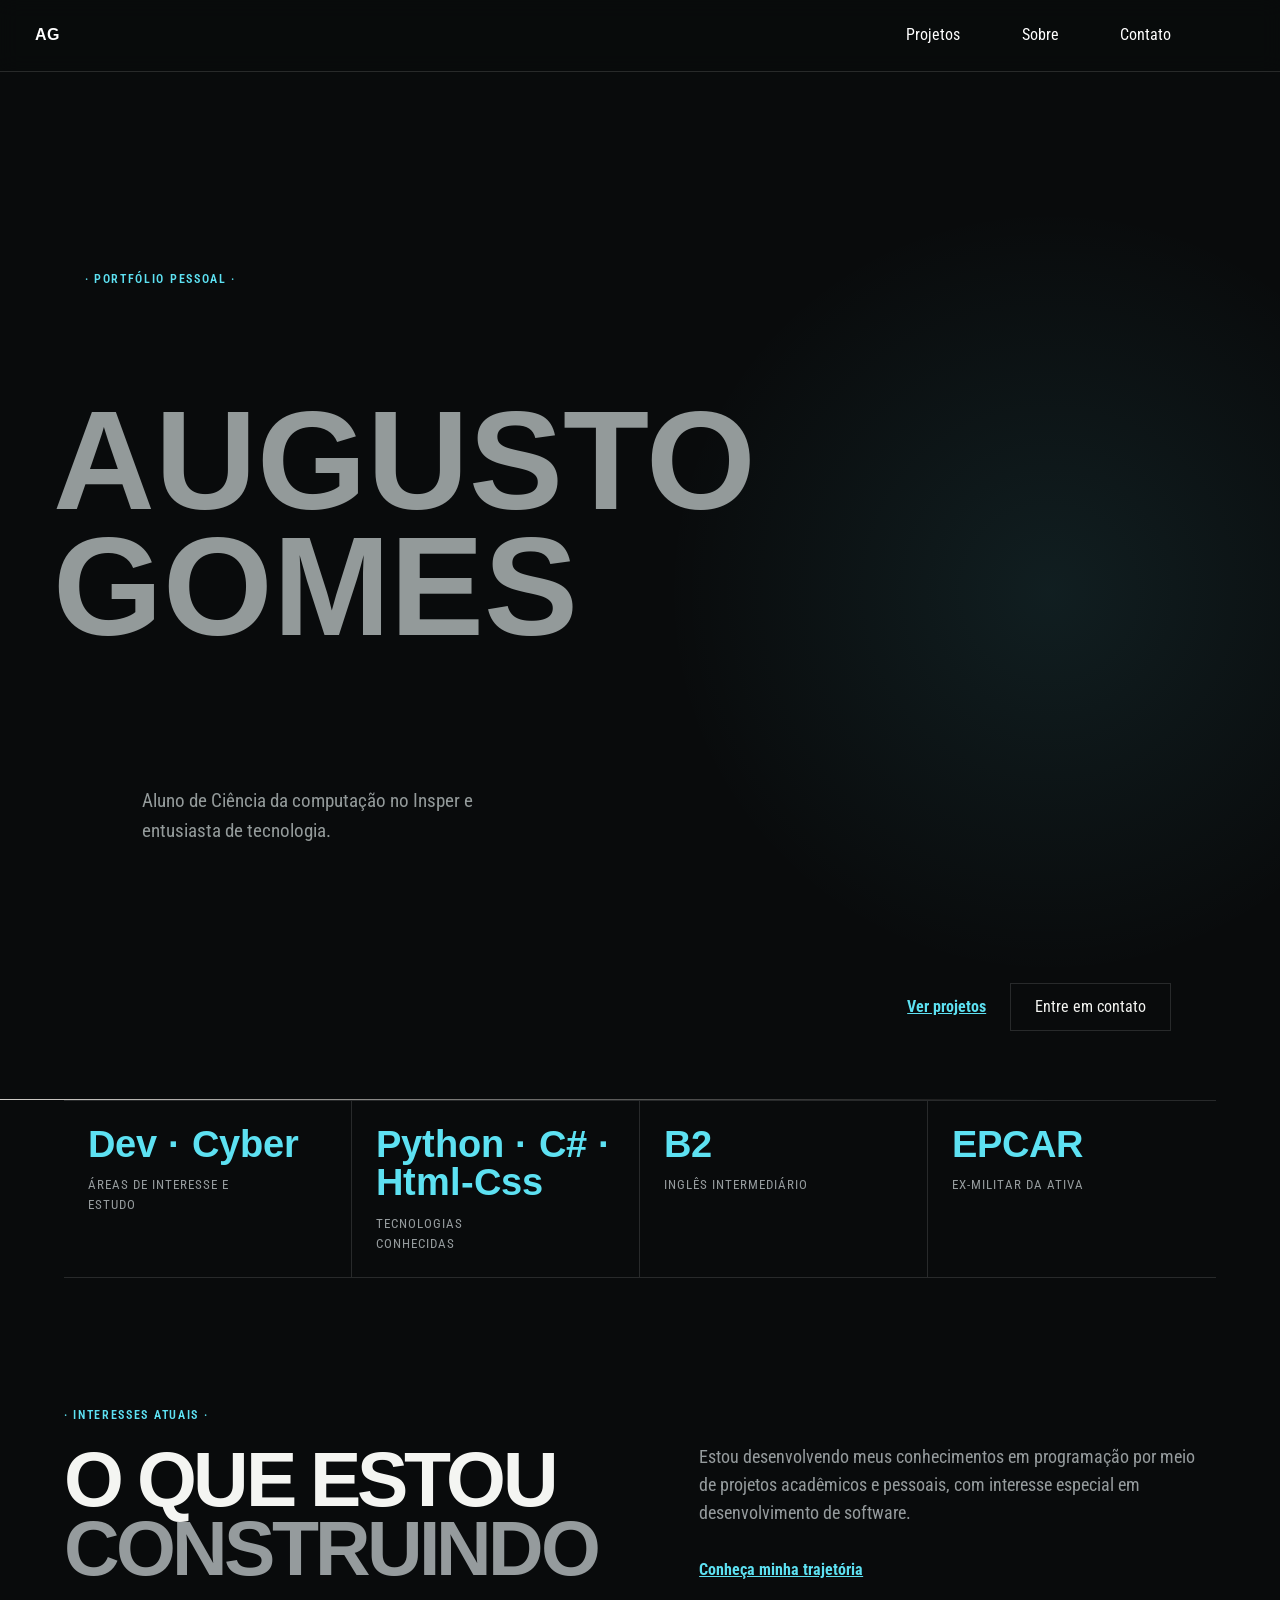
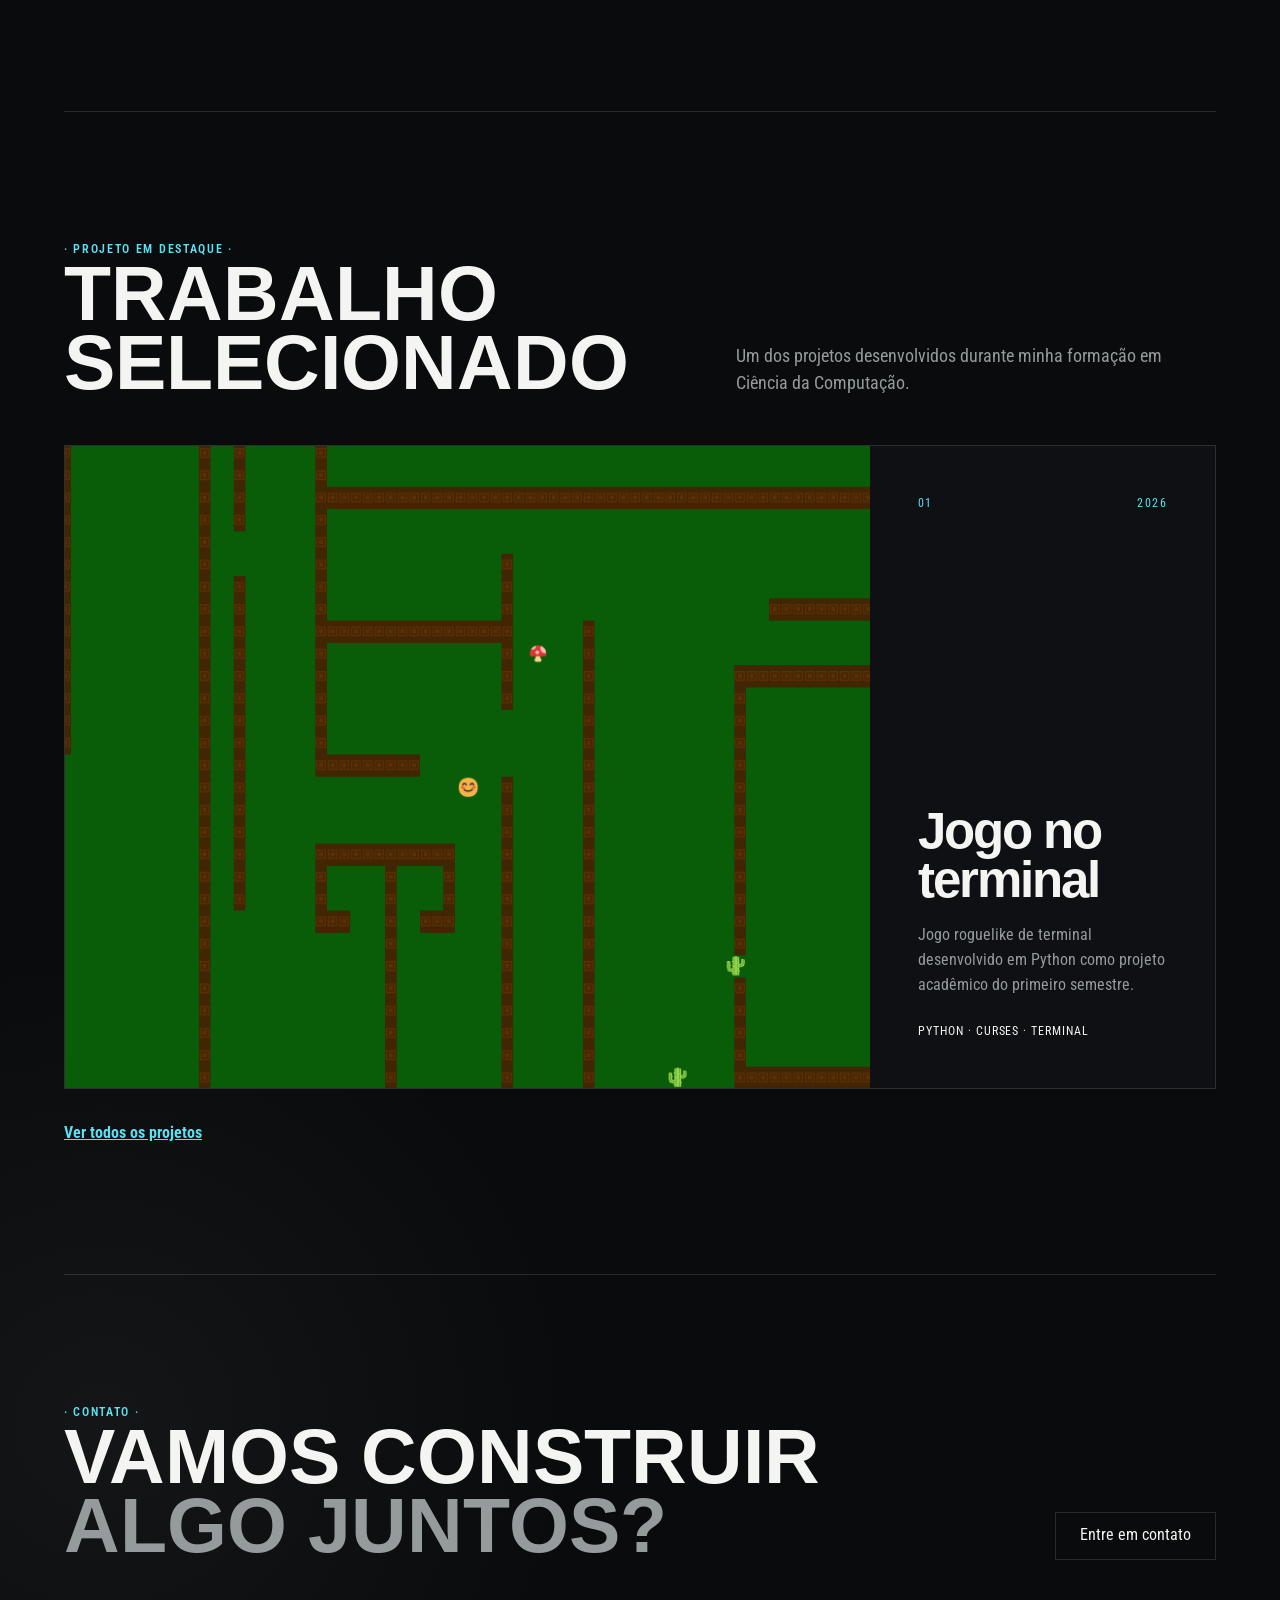
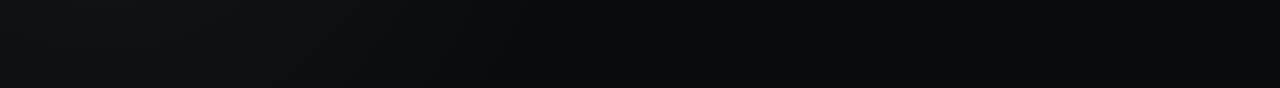
==== commit c023f176: "vf1" ====
--- a/index.html
+++ b/index.html
@@ -43,13 +43,13 @@
 
         <section class="home-facts">
             <article>
-                <strong>01</strong>
-                <span>Semestre no Insper</span>
+                <strong>Dev · Cyber</strong>
+                <span>Áreas de interesse e estudo</span>
             </article>
 
             <article>
-                <strong>PY</strong>
-                <span>Projeto em Python</span>
+                <strong>Python · C# · Html-Css</strong>
+                <span>Tecnologias conhecidas</span>
             </article>
 
             <article>
@@ -58,8 +58,8 @@
             </article>
 
             <article>
-                <strong>EP</strong>
-                <span>Formação na EPCAR</span>
+                <strong>EPCAR</strong>
+                <span>Ex-militar da ativa</span>
             </article>
         </section>
 
@@ -77,7 +77,7 @@
                 <p>
                 Estou desenvolvendo meus conhecimentos em programação por meio
                 de projetos acadêmicos e pessoais, com interesse especial em
-                desenvolvimento de software e cibersegurança.
+                desenvolvimento de software.
                 </p>
 
                 <a class="butstart1" href="sobre.html">
--- a/css/style.css
+++ b/css/style.css
@@ -567,4 +567,133 @@
     flex-direction: column;
     align-items: flex-start;
   }
+}
+/* RESPONSIVIDADE — PÁGINA SOBRE */
+
+@media (max-width: 768px) {
+  .about {
+    display: flex;
+    flex-direction: column;
+    align-items: stretch;
+  }
+
+  .section-two {
+    min-height: auto;
+    margin-inline: clamp(1rem, 5vw, 2rem);
+    padding-top: 7rem;
+  }
+
+  .port2 {
+    margin-left: 0;
+    margin-bottom: 1rem;
+  }
+
+  .grey-title4 {
+    margin-left: 0;
+    font-size: clamp(3.3rem, 15vw, 6rem);
+  }
+
+  .description-about {
+    max-width: 100%;
+    margin: 2rem 0 0;
+    font-size: clamp(1rem, 4vw, 1.25rem);
+  }
+
+  .skills {
+    margin-top: 3rem;
+  }
+
+  .retratopessoal {
+    width: auto;
+    margin: 3rem clamp(1rem, 5vw, 2rem);
+  }
+
+  .about-img {
+    display: block;
+    width: min(100%, 28rem);
+    height: auto;
+    margin: 0;
+  }
+
+  .retratopessoal figcaption {
+    width: min(100%, 28rem);
+    margin-top: 0.75rem;
+    color: var(--muted);
+    font-size: 0.8rem;
+  }
+
+  .section-line {
+    margin-inline: auto;
+  }
+}
+@media (max-width: 480px) {
+  .section-two {
+    margin-inline: 1.25rem;
+  }
+
+  .grey-title4 {
+    font-size: clamp(3rem, 15vw, 4.5rem);
+    line-height: 0.9;
+  }
+
+  .description-about {
+    font-size: 1rem;
+  }
+
+  .skills {
+    grid-template-columns: 1fr;
+  }
+
+  .skills ul {
+    grid-template-columns: 1fr;
+  }
+
+  .retratopessoal {
+    margin: 2.5rem 1.25rem;
+  }
+}
+@media (max-width: 600px) {
+  .site-logo {
+    margin-left: 1rem;
+  }
+
+  .site-nav {
+    display: flex;
+    gap: clamp(0.75rem, 3vw, 1rem);
+    margin-right: 1rem;
+  }
+
+  .other-pages {
+    margin-right: 0;
+    font-size: clamp(0.75rem, 3.3vw, 1rem);
+  }
+}
+@media (max-width: 768px) {
+  .section-one {
+    min-height: auto;
+    margin-inline: 1.25rem;
+    padding-top: 7rem;
+  }
+
+  .grey-title2,
+  .white-title2 {
+    margin-left: 0;
+    font-size: clamp(2.8rem, 12vw, 5rem);
+  }
+
+  .section-one nav {
+    display: flex;
+    align-items: center;
+    flex-wrap: wrap;
+    gap: 0.75rem;
+    margin-top: 2rem;
+  }
+
+  .contact-email {
+    margin: 0;
+  }
+
+  .contact-button {
+    flex-shrink: 0;
+  }
 }
